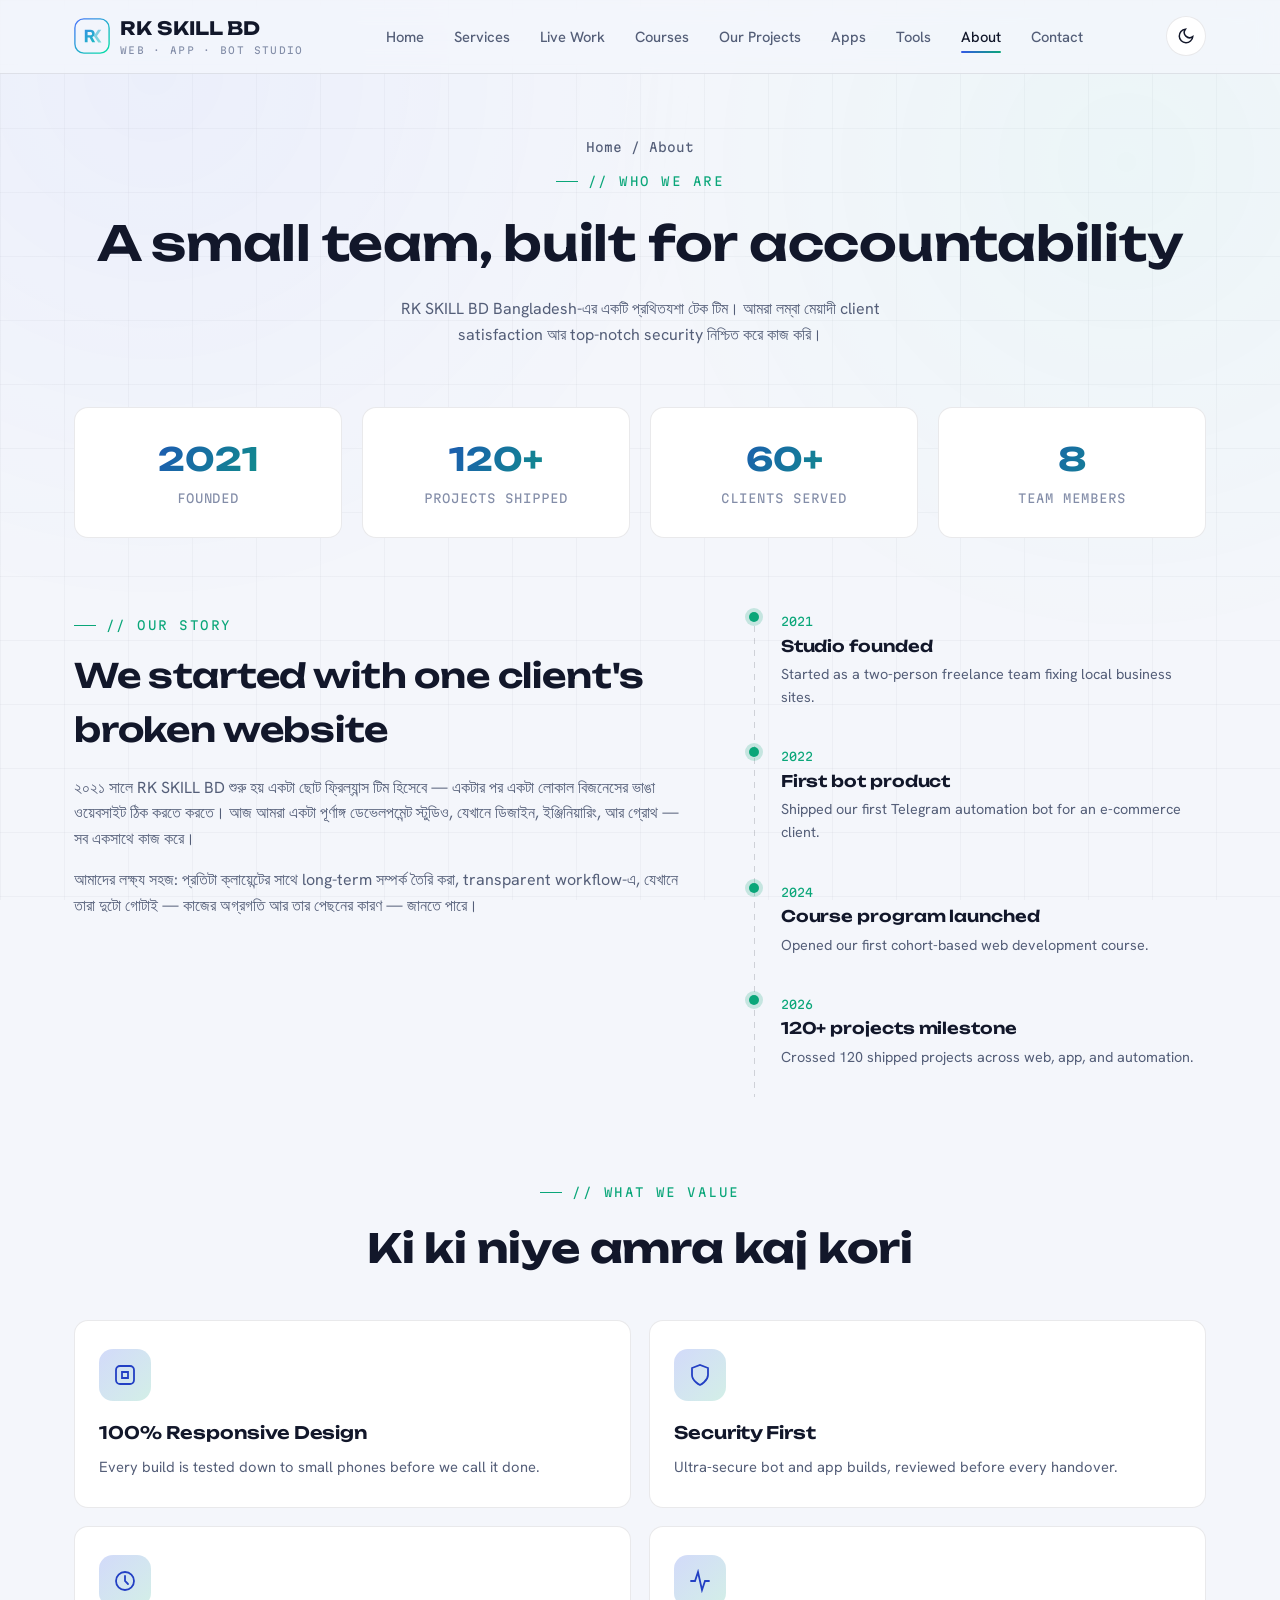
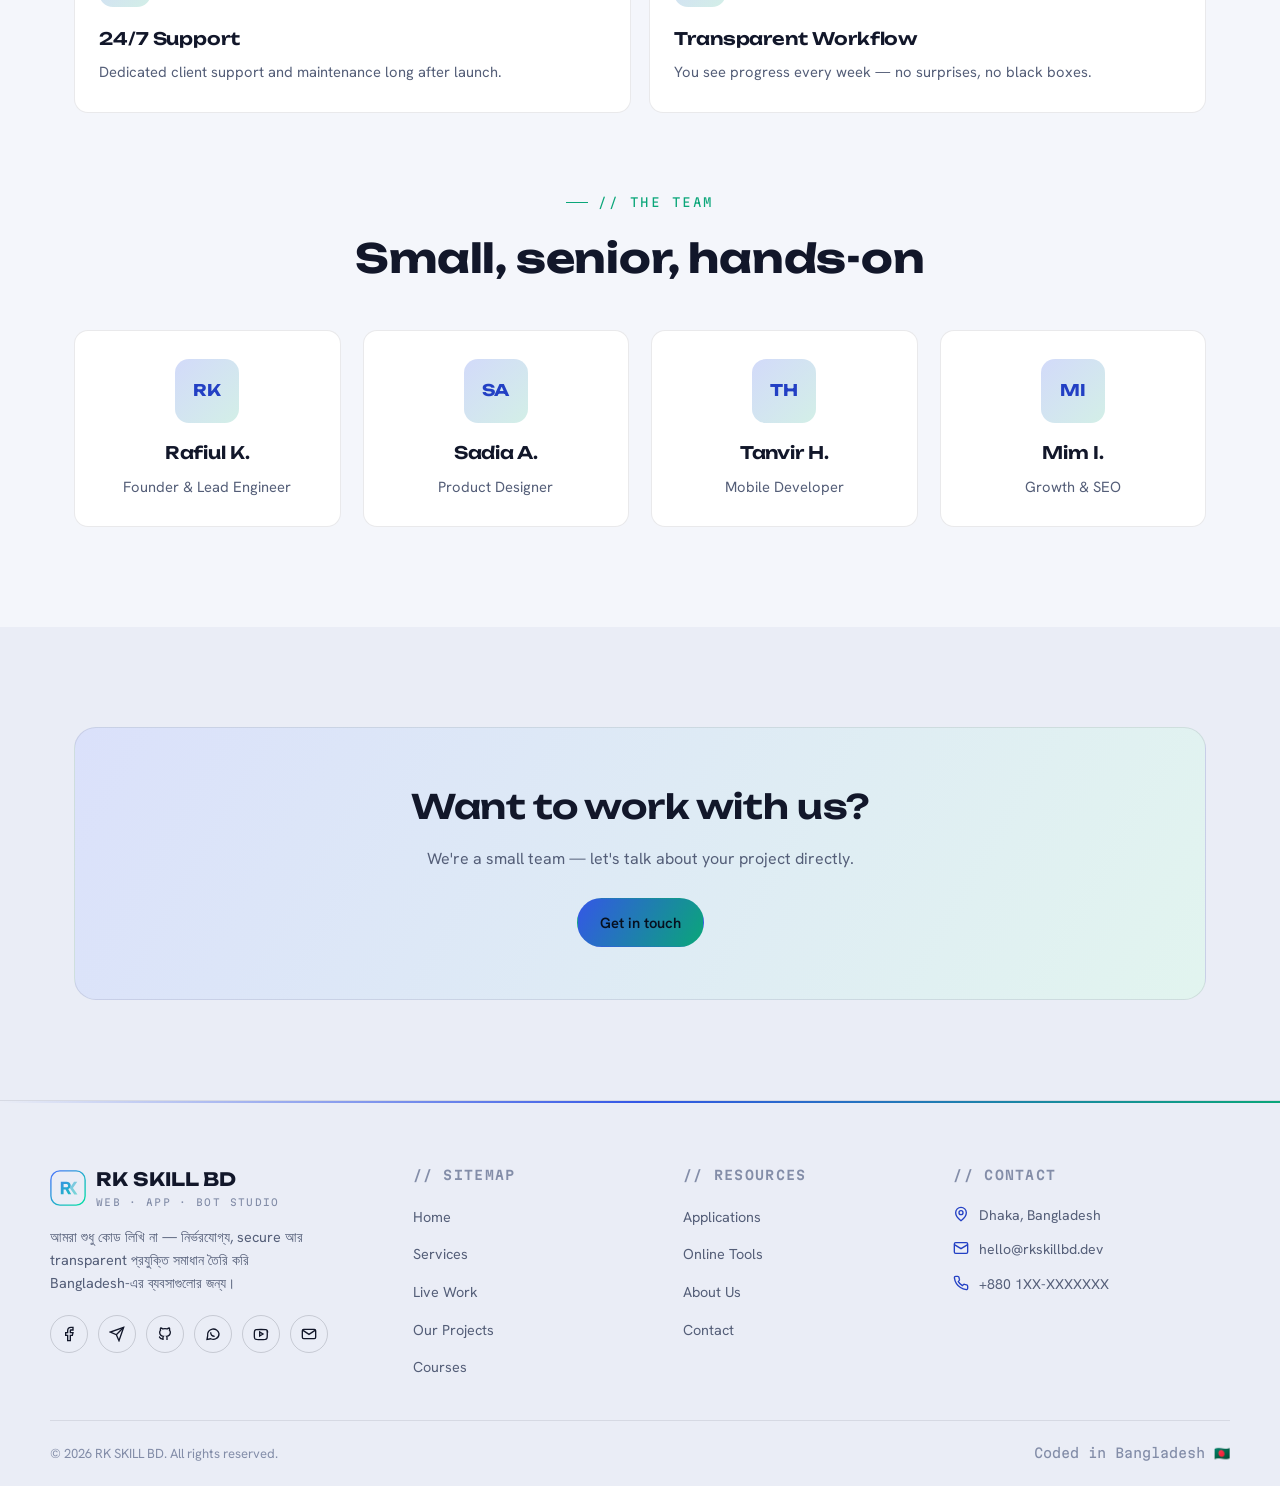
==== about.html @ eba506e4 "Add files via upload" ====
<!DOCTYPE html>
<html lang="en" data-theme="dark">
<head>
<meta charset="UTF-8">
<meta name="viewport" content="width=device-width, initial-scale=1.0">
<title>About Us — RK SKILL BD</title>
<meta name="description" content="Learn about RK SKILL BD, a Bangladesh-based web, app, and bot development studio.">
<link rel="icon" type="image/svg+xml" href="images/favicon.svg">
<link rel="stylesheet" href="style.css">
</head>
<body>
<div class="circuit-bg"></div>
<header class="site-header">
  <div class="navbar container">
    <a href="index.html" class="brand">
      <img src="images/logo.svg" alt="RK SKILL BD logo" width="36" height="36">
      <span>RK SKILL BD<small>Web · App · Bot Studio</small></span>
    </a>
    <nav class="nav-links" aria-label="Primary">
      <a href="index.html">Home</a>
      <a href="services.html" data-nav="services.html">Services</a>
      <a href="live-work.html" data-nav="live-work.html">Live Work</a>
      <a href="courses.html" data-nav="courses.html">Courses</a>
      <a href="projects.html" data-nav="projects.html">Our Projects</a>
      <a href="applications.html" data-nav="applications.html">Apps</a>
      <a href="tools.html" data-nav="tools.html">Tools</a>
      <a href="about.html" class="active" data-nav="about.html">About</a>
      <a href="contact.html" data-nav="contact.html">Contact</a>
    </nav>
    <div class="nav-actions">
      <button class="theme-toggle" aria-label="Toggle color theme">
        <svg class="sun" viewBox="0 0 24 24" fill="none" stroke="currentColor" stroke-width="2" stroke-linecap="round"><circle cx="12" cy="12" r="4"/><path d="M12 2v2M12 20v2M4.9 4.9l1.4 1.4M17.7 17.7l1.4 1.4M2 12h2M20 12h2M4.9 19.1l1.4-1.4M17.7 6.3l1.4-1.4"/></svg>
        <svg class="moon" viewBox="0 0 24 24" fill="none" stroke="currentColor" stroke-width="2" stroke-linecap="round"><path d="M21 12.8A9 9 0 1 1 11.2 3a7 7 0 0 0 9.8 9.8Z"/></svg>
      </button>
      <button class="nav-burger" aria-label="Toggle menu"><span></span></button>
    </div>
  </div>
</header>

<main>
<section class="page-hero container">
  <p class="breadcrumb"><a href="index.html">Home</a> / About</p>
  <span class="eyebrow" style="justify-content:center;margin-top:14px">// Who We Are</span>
  <h1>A small team, built for accountability</h1>
  <p>RK SKILL BD Bangladesh-এর একটি প্রথিতযশা টেক টিম। আমরা লম্বা মেয়াদী client satisfaction আর top-notch security নিশ্চিত করে কাজ করি।</p>
</section>

<section class="section" style="padding-top:10px">
  <div class="container">
    <div class="stat-strip" style="margin-bottom:70px">
      <div class="stat-box"><strong>2021</strong><span>Founded</span></div>
      <div class="stat-box"><strong>120+</strong><span>Projects Shipped</span></div>
      <div class="stat-box"><strong>60+</strong><span>Clients Served</span></div>
      <div class="stat-box"><strong>8</strong><span>Team Members</span></div>
    </div>

    <div class="hero-grid" style="align-items:start;margin-bottom:80px">
      <div>
        <span class="eyebrow">// Our Story</span>
        <h2 style="font-size:clamp(1.6rem,3vw,2.1rem);margin:14px 0 18px">We started with one client's broken website</h2>
        <p style="color:var(--text-muted);margin-bottom:16px">২০২১ সালে RK SKILL BD শুরু হয় একটা ছোট ফ্রিল্যান্স টিম হিসেবে — একটার পর একটা লোকাল বিজনেসের ভাঙা ওয়েবসাইট ঠিক করতে করতে। আজ আমরা একটা পূর্ণাঙ্গ ডেভেলপমেন্ট স্টুডিও, যেখানে ডিজাইন, ইঞ্জিনিয়ারিং, আর গ্রোথ — সব একসাথে কাজ করে।</p>
        <p style="color:var(--text-muted)">আমাদের লক্ষ্য সহজ: প্রতিটা ক্লায়েন্টের সাথে long-term সম্পর্ক তৈরি করা, transparent workflow-এ, যেখানে তারা দুটো গোটাই — কাজের অগ্রগতি আর তার পেছনের কারণ — জানতে পারে।</p>
      </div>
      <div class="timeline">
        <div class="timeline-item"><span class="yr mono">2021</span><h4>Studio founded</h4><p>Started as a two-person freelance team fixing local business sites.</p></div>
        <div class="timeline-item"><span class="yr mono">2022</span><h4>First bot product</h4><p>Shipped our first Telegram automation bot for an e-commerce client.</p></div>
        <div class="timeline-item"><span class="yr mono">2024</span><h4>Course program launched</h4><p>Opened our first cohort-based web development course.</p></div>
        <div class="timeline-item"><span class="yr mono">2026</span><h4>120+ projects milestone</h4><p>Crossed 120 shipped projects across web, app, and automation.</p></div>
      </div>
    </div>

    <div class="section-head" style="margin:0 auto 40px;text-align:center;align-items:center">
      <span class="eyebrow">// What We Value</span>
      <h2>Ki ki niye amra kaj kori</h2>
    </div>
    <div class="value-grid" style="margin-bottom:80px">
      <div class="card"><div class="icon-tile"><svg viewBox="0 0 24 24" fill="none" stroke="currentColor" stroke-width="1.8" stroke-linecap="round"><rect x="3" y="3" width="18" height="18" rx="4"/><path d="M9 9h6v6H9z"/></svg></div><h3>100% Responsive Design</h3><p>Every build is tested down to small phones before we call it done.</p></div>
      <div class="card"><div class="icon-tile"><svg viewBox="0 0 24 24" fill="none" stroke="currentColor" stroke-width="1.8" stroke-linecap="round"><path d="M12 22s8-4 8-10V5l-8-3-8 3v7c0 6 8 10 8 10Z"/></svg></div><h3>Security First</h3><p>Ultra-secure bot and app builds, reviewed before every handover.</p></div>
      <div class="card"><div class="icon-tile"><svg viewBox="0 0 24 24" fill="none" stroke="currentColor" stroke-width="1.8" stroke-linecap="round"><circle cx="12" cy="12" r="9"/><path d="M12 7v5l3 3"/></svg></div><h3>24/7 Support</h3><p>Dedicated client support and maintenance long after launch.</p></div>
      <div class="card"><div class="icon-tile"><svg viewBox="0 0 24 24" fill="none" stroke="currentColor" stroke-width="1.8" stroke-linecap="round"><path d="M3 12h4l3-9 4 18 3-9h4"/></svg></div><h3>Transparent Workflow</h3><p>You see progress every week — no surprises, no black boxes.</p></div>
    </div>

    <div class="section-head" style="margin:0 auto 40px;text-align:center;align-items:center">
      <span class="eyebrow">// The Team</span>
      <h2>Small, senior, hands-on</h2>
    </div>
    <div class="grid grid-4">
      <div class="card" style="text-align:center">
        <div class="icon-tile" style="margin:0 auto 16px;width:64px;height:64px;font-family:var(--font-display);font-weight:700">RK</div>
        <h3>Rafiul K.</h3><p>Founder &amp; Lead Engineer</p>
      </div>
      <div class="card" style="text-align:center">
        <div class="icon-tile" style="margin:0 auto 16px;width:64px;height:64px;font-family:var(--font-display);font-weight:700">SA</div>
        <h3>Sadia A.</h3><p>Product Designer</p>
      </div>
      <div class="card" style="text-align:center">
        <div class="icon-tile" style="margin:0 auto 16px;width:64px;height:64px;font-family:var(--font-display);font-weight:700">TH</div>
        <h3>Tanvir H.</h3><p>Mobile Developer</p>
      </div>
      <div class="card" style="text-align:center">
        <div class="icon-tile" style="margin:0 auto 16px;width:64px;height:64px;font-family:var(--font-display);font-weight:700">MI</div>
        <h3>Mim I.</h3><p>Growth &amp; SEO</p>
      </div>
    </div>
  </div>
</section>

<section class="section section-alt">
  <div class="container">
    <div class="cta-band">
      <h2>Want to work with us?</h2>
      <p>We're a small team — let's talk about your project directly.</p>
      <div class="cta-actions">
        <a href="contact.html" class="btn btn-primary">Get in touch</a>
      </div>
    </div>
  </div>
</section>

</main>
<footer class="site-footer">
  <div class="container footer-top">
    <div class="footer-brand">
      <a href="index.html" class="brand">
        <img src="images/logo.svg" alt="RK SKILL BD logo" width="36" height="36">
        <span>RK SKILL BD<small>Web · App · Bot Studio</small></span>
      </a>
      <p>আমরা শুধু কোড লিখি না — নির্ভরযোগ্য, secure আর transparent প্রযুক্তি সমাধান তৈরি করি Bangladesh-এর ব্যবসাগুলোর জন্য।</p>
      <div class="footer-social">
        <a href="#" aria-label="Facebook"><svg viewBox="0 0 24 24" fill="none" stroke="currentColor" stroke-width="2"><path d="M18 2h-3a5 5 0 0 0-5 5v3H7v4h3v8h4v-8h3l1-4h-4V7a1 1 0 0 1 1-1h3z"/></svg></a>
        <a href="#" aria-label="Telegram"><svg viewBox="0 0 24 24" fill="none" stroke="currentColor" stroke-width="2"><path d="m22 2-7 20-4-9-9-4Z"/><path d="M22 2 11 13"/></svg></a>
        <a href="#" aria-label="GitHub"><svg viewBox="0 0 24 24" fill="none" stroke="currentColor" stroke-width="2"><path d="M9 19c-4.3 1.4-4.3-2.5-6-3m12 5v-3.5c0-1 .1-1.4-.5-2 2.8-.3 5.5-1.4 5.5-6a4.6 4.6 0 0 0-1.3-3.2 4.2 4.2 0 0 0-.1-3.2s-1.1-.3-3.5 1.3a12.3 12.3 0 0 0-6.2 0C6.5 2.8 5.4 3.1 5.4 3.1a4.2 4.2 0 0 0-.1 3.2A4.6 4.6 0 0 0 4 9.5c0 4.6 2.7 5.7 5.5 6-.6.6-.6 1.2-.5 2V21"/></svg></a>
        <a href="#" aria-label="WhatsApp"><svg viewBox="0 0 24 24" fill="none" stroke="currentColor" stroke-width="2"><path d="M21 11.5a8.5 8.5 0 0 1-12.4 7.6L3 20l1-5.3A8.5 8.5 0 1 1 21 11.5Z"/><path d="M8.5 9.5c0 3.5 2.5 6 6 6"/></svg></a>
        <a href="#" aria-label="YouTube"><svg viewBox="0 0 24 24" fill="none" stroke="currentColor" stroke-width="2"><path d="M21.8 8.4s-.2-1.5-.8-2.1c-.8-.8-1.7-.8-2.1-.9C16.1 5 12 5 12 5s-4.1 0-6.9.4c-.4.1-1.3.1-2.1.9-.6.6-.8 2.1-.8 2.1S2 10.1 2 11.9v1.8c0 1.8.2 3.5.2 3.5s.2 1.5.8 2.1c.8.8 1.9.7 2.4.8 1.7.2 7.3.4 7.3.4a112 112 0 0 0 5.6-.5c.4-.1 1.3-.1 2.1-.9.6-.6.8-2.1.8-2.1s.2-1.7.2-3.5v-1.8c0-1.8-.2-3.5-.2-3.5Z"/><path d="m10 15 5-3-5-3Z"/></svg></a>
        <a href="#" aria-label="Gmail"><svg viewBox="0 0 24 24" fill="none" stroke="currentColor" stroke-width="2"><rect x="2" y="5" width="20" height="14" rx="2"/><path d="m3 6.5 9 6 9-6"/></svg></a>
      </div>
    </div>
    <div class="footer-col">
      <h4>// Sitemap</h4>
      <ul>
        <li><a href="index.html">Home</a></li>
        <li><a href="services.html">Services</a></li>
        <li><a href="live-work.html">Live Work</a></li>
        <li><a href="projects.html">Our Projects</a></li>
        <li><a href="courses.html">Courses</a></li>
      </ul>
    </div>
    <div class="footer-col">
      <h4>// Resources</h4>
      <ul>
        <li><a href="applications.html">Applications</a></li>
        <li><a href="tools.html">Online Tools</a></li>
        <li><a href="about.html">About Us</a></li>
        <li><a href="contact.html">Contact</a></li>
      </ul>
    </div>
    <div class="footer-col">
      <h4>// Contact</h4>
      <ul class="footer-contact">
        <li><svg viewBox="0 0 24 24" fill="none" stroke="currentColor" stroke-width="2"><path d="M20 10c0 6-8 12-8 12s-8-6-8-12a8 8 0 0 1 16 0Z"/><circle cx="12" cy="10" r="3"/></svg>Dhaka, Bangladesh</li>
        <li><svg viewBox="0 0 24 24" fill="none" stroke="currentColor" stroke-width="2"><rect x="2" y="4" width="20" height="16" rx="2"/><path d="m2 7 10 6 10-6"/></svg>hello@rkskillbd.dev</li>
        <li><svg viewBox="0 0 24 24" fill="none" stroke="currentColor" stroke-width="2"><path d="M22 16.9v3a2 2 0 0 1-2.2 2 19.8 19.8 0 0 1-8.6-3.1 19.5 19.5 0 0 1-6-6A19.8 19.8 0 0 1 2.1 4.2 2 2 0 0 1 4 2h3a2 2 0 0 1 2 1.7c.1.9.3 1.8.6 2.7a2 2 0 0 1-.4 2.1L8 9.9a16 16 0 0 0 6 6l1.4-1.4a2 2 0 0 1 2.1-.4c.9.3 1.8.5 2.7.6a2 2 0 0 1 1.8 2Z"/></svg>+880 1XX-XXXXXXX</li>
      </ul>
    </div>
  </div>
  <div class="container footer-bottom">
    <span>© <span class="js-year"></span> RK SKILL BD. All rights reserved.</span>
    <span class="made mono">Coded in Bangladesh 🇧🇩</span>
  </div>
</footer>

<script src="script.js"></script>
</body>
</html>
---- style.css ----
/* ==========================================================================
   RK SKILL BD — Core Stylesheet
   Design system: "Circuit" — a dark PCB-trace identity for a Bangladeshi
   web/app/bot development studio. See README notes in script.js header.
   ========================================================================== */

@import url('https://fonts.googleapis.com/css2?family=Unbounded:wght@500;600;700;800&family=Hanken+Grotesk:wght@400;500;600;700&family=Martian+Mono:wght@400;500;600&display=swap');

:root{
  /* ---- Dark theme (default) ---- */
  --bg: #0B0F1A;
  --bg-alt: #0F1420;
  --surface: #131A2B;
  --surface-2: #171F33;
  --border: rgba(255,255,255,.09);
  --border-strong: rgba(255,255,255,.16);
  --text: #E9ECF5;
  --text-muted: #8B93AA;
  --text-dim: #5C6480;

  --primary: #4C6FFF;
  --primary-2: #7B93FF;
  --accent: #00E5A0;
  --accent-dim: #0B8F63;
  --warm: #FF7A45;

  --shadow: 0 20px 60px -20px rgba(0,0,0,.55);
  --radius-s: 8px;
  --radius-m: 14px;
  --radius-l: 22px;

  --font-display: 'Unbounded', 'Segoe UI', sans-serif;
  --font-body: 'Hanken Grotesk', 'Segoe UI', sans-serif;
  --font-mono: 'Martian Mono', ui-monospace, monospace;

  --container: 1180px;
}

[data-theme="light"]{
  --bg: #F4F6FB;
  --bg-alt: #EAEDF6;
  --surface: #FFFFFF;
  --surface-2: #FFFFFF;
  --border: rgba(15,20,35,.09);
  --border-strong: rgba(15,20,35,.16);
  --text: #12172A;
  --text-muted: #545E78;
  --text-dim: #838DA8;

  --primary: #3457E6;
  --primary-2: #2340C4;
  --accent: #0AA679;
  --accent-dim: #08805E;
  --warm: #E85F2A;

  --shadow: 0 20px 50px -24px rgba(20,30,60,.25);
}

*,*::before,*::after{ box-sizing:border-box; }
html{ scroll-behavior:smooth; }
body{
  margin:0;
  background:var(--bg);
  color:var(--text);
  font-family:var(--font-body);
  line-height:1.6;
  -webkit-font-smoothing:antialiased;
  transition:background .35s ease, color .35s ease;
  overflow-x:hidden;
}
img,svg{ display:block; max-width:100%; }
a{ color:inherit; text-decoration:none; }
ul{ margin:0; padding:0; list-style:none; }
h1,h2,h3,h4{ font-family:var(--font-display); margin:0; letter-spacing:-.005em; font-weight:600; }
p{ margin:0; }
button{ font-family:inherit; cursor:pointer; }
input,textarea{ font-family:inherit; }

:focus-visible{
  outline:2px solid var(--accent);
  outline-offset:3px;
  border-radius:4px;
}

@media (prefers-reduced-motion: reduce){
  *{ animation-duration:.001ms !important; animation-iteration-count:1 !important; transition-duration:.001ms !important; scroll-behavior:auto !important; }
}

.container{ width:100%; max-width:var(--container); margin:0 auto; padding:0 24px; }
.mono{ font-family:var(--font-mono); }

/* ---- background texture: soft circuit grid ---- */
.circuit-bg{
  position:fixed; inset:0; z-index:-1; pointer-events:none;
  background-image:
    radial-gradient(circle at 12% 8%, rgba(76,111,255,.14), transparent 40%),
    radial-gradient(circle at 88% 18%, rgba(0,229,160,.10), transparent 38%),
    linear-gradient(var(--border) 1px, transparent 1px),
    linear-gradient(90deg, var(--border) 1px, transparent 1px);
  background-size:auto, auto, 64px 64px, 64px 64px;
  opacity:.55;
}
[data-theme="light"] .circuit-bg{ opacity:.35; }

/* ==========================================================================
   Navbar
   ========================================================================== */
.site-header{
  position:sticky; top:0; z-index:100;
  background:color-mix(in srgb, var(--bg) 78%, transparent);
  backdrop-filter:blur(14px) saturate(140%);
  border-bottom:1px solid var(--border);
}
.navbar{ display:flex; align-items:center; justify-content:space-between; gap:20px; padding:14px 24px; }
.brand{ display:flex; align-items:center; gap:10px; font-family:var(--font-display); font-weight:700; font-size:1.15rem; }
.brand small{ display:block; font-family:var(--font-mono); font-weight:400; font-size:.6rem; letter-spacing:.14em; color:var(--text-dim); text-transform:uppercase; }

.nav-links{ display:flex; align-items:center; gap:2px; }
.nav-links a{
  position:relative; padding:9px 14px; font-size:.92rem; font-weight:500; color:var(--text-muted);
  border-radius:var(--radius-s); transition:color .2s ease, background .2s ease;
  white-space:nowrap;
}
.nav-links a:hover{ color:var(--text); background:var(--surface); }
.nav-links a.active{ color:var(--text); }
.nav-links a.active::after{
  content:""; position:absolute; left:14px; right:14px; bottom:4px; height:2px;
  background:linear-gradient(90deg,var(--primary),var(--accent)); border-radius:2px;
}

.nav-actions{ display:flex; align-items:center; gap:10px; }
.theme-toggle{
  width:40px; height:40px; border-radius:50%; border:1px solid var(--border);
  background:var(--surface); color:var(--text); display:flex; align-items:center; justify-content:center;
  transition:border-color .2s ease, transform .2s ease;
}
.theme-toggle:hover{ border-color:var(--primary-2); transform:rotate(18deg); }
.theme-toggle svg{ width:18px; height:18px; }
.theme-toggle .moon{ display:none; }
[data-theme="light"] .theme-toggle .sun{ display:none; }
[data-theme="light"] .theme-toggle .moon{ display:block; }

.nav-burger{ display:none; width:40px; height:40px; border-radius:var(--radius-s); border:1px solid var(--border); background:var(--surface); align-items:center; justify-content:center; }
.nav-burger span, .nav-burger span::before, .nav-burger span::after{
  content:""; display:block; width:18px; height:2px; background:var(--text); position:relative; transition:.25s ease;
}
.nav-burger span::before{ position:absolute; top:-6px; }
.nav-burger span::after{ position:absolute; top:6px; }
.nav-burger.open span{ background:transparent; }
.nav-burger.open span::before{ top:0; transform:rotate(45deg); }
.nav-burger.open span::after{ top:0; transform:rotate(-45deg); }

/* ==========================================================================
   Buttons
   ========================================================================== */
.btn{
  display:inline-flex; align-items:center; gap:8px; justify-content:center;
  padding:12px 22px; border-radius:999px; font-weight:600; font-size:.92rem;
  border:1px solid transparent; transition:transform .18s ease, box-shadow .18s ease, background .2s ease, border-color .2s ease;
  white-space:nowrap;
}
.btn-primary{ background:linear-gradient(120deg,var(--primary),var(--accent)); color:#06101F; }
.btn-primary:hover{ transform:translateY(-2px); box-shadow:0 14px 30px -12px rgba(76,111,255,.55); }
.btn-outline{ background:transparent; border-color:var(--border-strong); color:var(--text); }
.btn-outline:hover{ border-color:var(--primary-2); color:var(--primary-2); transform:translateY(-2px); }
.btn-ghost{ background:var(--surface); border-color:var(--border); color:var(--text); }
.btn-ghost:hover{ border-color:var(--primary-2); }
.btn-sm{ padding:9px 16px; font-size:.82rem; }
.btn-block{ width:100%; }

/* ==========================================================================
   Section scaffolding + signature circuit-trace divider
   ========================================================================== */
.section{ padding:100px 0; position:relative; }
.section-alt{ background:var(--bg-alt); }
.section-tight{ padding:70px 0; }

.section-head{ display:flex; flex-direction:column; gap:14px; margin-bottom:52px; max-width:680px; }
.eyebrow{
  display:inline-flex; align-items:center; gap:10px; font-family:var(--font-mono); font-size:.76rem;
  letter-spacing:.12em; text-transform:uppercase; color:var(--accent);
}
.eyebrow::before{ content:""; width:22px; height:1px; background:var(--accent); }
.section-head h2{ font-size:clamp(1.7rem, 3.4vw, 2.5rem); font-weight:700; }
.section-head p{ color:var(--text-muted); font-size:1.02rem; max-width:60ch; }
.section-top{ display:flex; align-items:flex-end; justify-content:space-between; gap:24px; flex-wrap:wrap; }
.see-all{ font-family:var(--font-mono); font-size:.82rem; color:var(--primary-2); display:inline-flex; align-items:center; gap:6px; padding-bottom:6px; }
.see-all:hover{ color:var(--accent); }

/* trace: a vertical PCB-style connector placed at page level between sections */
.trace{
  position:relative; height:56px; max-width:var(--container); margin:0 auto; padding:0 24px;
}
.trace::before{
  content:""; position:absolute; left:50%; top:0; bottom:0; width:1px; transform:translateX(-.5px);
  background:repeating-linear-gradient(180deg, var(--border-strong) 0 6px, transparent 6px 12px);
}
.trace::after{
  content:""; position:absolute; left:50%; top:50%; width:8px; height:8px; border-radius:50%;
  transform:translate(-50%,-50%); background:var(--accent); box-shadow:0 0 0 5px color-mix(in srgb, var(--accent) 18%, transparent);
}

/* ==========================================================================
   Cards
   ========================================================================== */
.grid{ display:grid; gap:22px; }
.grid-3{ grid-template-columns:repeat(3,1fr); }
.grid-2{ grid-template-columns:repeat(2,1fr); }
.grid-4{ grid-template-columns:repeat(4,1fr); }

.card{
  background:var(--surface); border:1px solid var(--border); border-radius:var(--radius-m);
  padding:28px 24px; transition:transform .25s ease, border-color .25s ease, box-shadow .25s ease, background .25s ease;
  position:relative; overflow:hidden;
}
.card::before{
  content:""; position:absolute; inset:0; padding:1px; border-radius:inherit;
  background:linear-gradient(135deg, transparent 40%, color-mix(in srgb, var(--primary) 40%, transparent) 100%);
  -webkit-mask:linear-gradient(#000 0 0) content-box, linear-gradient(#000 0 0);
  -webkit-mask-composite:xor; mask-composite:exclude; opacity:0; transition:opacity .3s ease;
}
.card:hover{ transform:translateY(-6px); border-color:var(--border-strong); box-shadow:var(--shadow); }
.card:hover::before{ opacity:1; }

.icon-tile{
  width:52px; height:52px; border-radius:14px; display:flex; align-items:center; justify-content:center;
  background:linear-gradient(135deg, color-mix(in srgb, var(--primary) 22%, var(--surface-2)), color-mix(in srgb, var(--accent) 18%, var(--surface-2)));
  color:var(--primary-2); margin-bottom:18px;
}
.icon-tile svg{ width:24px; height:24px; }

.card h3{ font-size:1.08rem; font-weight:600; margin-bottom:8px; }
.card p{ color:var(--text-muted); font-size:.92rem; }

.tag{
  display:inline-flex; align-items:center; font-family:var(--font-mono); font-size:.68rem; letter-spacing:.06em;
  text-transform:uppercase; padding:4px 10px; border-radius:999px; margin-top:14px; border:1px solid var(--border-strong);
  color:var(--text-muted);
}
.tag-accent{ color:var(--accent); border-color:color-mix(in srgb, var(--accent) 45%, transparent); background:color-mix(in srgb, var(--accent) 10%, transparent); }
.tag-warm{ color:var(--warm); border-color:color-mix(in srgb, var(--warm) 45%, transparent); background:color-mix(in srgb, var(--warm) 10%, transparent); }
.tag-primary{ color:var(--primary-2); border-color:color-mix(in srgb, var(--primary) 45%, transparent); background:color-mix(in srgb, var(--primary) 10%, transparent); }

.card-index{ position:absolute; top:20px; right:22px; font-family:var(--font-mono); font-size:.72rem; color:var(--text-dim); }

/* ==========================================================================
   Masthead / hero (home)
   ========================================================================== */
.hero{ padding:78px 0 40px; position:relative; }
.hero-grid{ display:grid; grid-template-columns:1.15fr .85fr; gap:56px; align-items:center; }
.hero-eyebrow{ display:inline-flex; align-items:center; gap:8px; font-family:var(--font-mono); font-size:.78rem; color:var(--accent); background:color-mix(in srgb, var(--accent) 10%, transparent); border:1px solid color-mix(in srgb, var(--accent) 35%, transparent); padding:6px 14px; border-radius:999px; margin-bottom:22px; }
.hero-eyebrow .dot{ width:6px; height:6px; border-radius:50%; background:var(--accent); box-shadow:0 0 0 3px color-mix(in srgb, var(--accent) 30%, transparent); animation:pulse 1.8s infinite; }
@keyframes pulse{ 0%,100%{ opacity:1 } 50%{ opacity:.35 } }
.hero h1{ font-size:clamp(2.3rem, 5vw, 3.5rem); line-height:1.08; font-weight:700; margin-bottom:20px; }
.hero h1 .grad{ background:linear-gradient(120deg,var(--primary-2),var(--accent)); -webkit-background-clip:text; background-clip:text; color:transparent; }
.hero p.lead{ color:var(--text-muted); font-size:1.08rem; max-width:52ch; margin-bottom:32px; }
.hero-cta{ display:flex; gap:14px; flex-wrap:wrap; margin-bottom:44px; }
.hero-stats{ display:flex; gap:34px; flex-wrap:wrap; }
.hero-stats div strong{ display:block; font-family:var(--font-display); font-size:1.5rem; }
.hero-stats div span{ font-size:.8rem; color:var(--text-dim); font-family:var(--font-mono); }

.hero-panel{
  background:var(--surface); border:1px solid var(--border); border-radius:var(--radius-l);
  padding:22px; box-shadow:var(--shadow); position:relative;
}
.hero-panel .dots{ display:flex; gap:6px; margin-bottom:16px; }
.hero-panel .dots span{ width:10px; height:10px; border-radius:50%; background:var(--border-strong); }
.hero-panel .dots span:nth-child(1){ background:#FF6465; }
.hero-panel .dots span:nth-child(2){ background:#FFC85C; }
.hero-panel .dots span:nth-child(3){ background:#39D98A; }
.hero-panel pre{ margin:0; font-family:var(--font-mono); font-size:.82rem; line-height:1.75; color:var(--text-muted); white-space:pre-wrap; overflow-wrap:break-word; word-break:break-word; max-width:100%; overflow-x:auto; }
.brand{ min-width:0; }
.brand span{ min-width:0; overflow:hidden; text-overflow:ellipsis; }
.navbar{ flex-wrap:nowrap; }
.hero-panel .type-cursor{ display:inline-block; width:7px; height:15px; background:var(--accent); vertical-align:middle; margin-left:2px; animation:blink 1s steps(1) infinite; }
@keyframes blink{ 50%{ opacity:0 } }
.hero-panel .kw{ color:var(--primary-2); } .hero-panel .st{ color:var(--accent); } .hero-panel .cm{ color:var(--text-dim); }

/* ==========================================================================
   Browser-frame mockups (Live Work)
   ========================================================================== */
.browser-frame{ border-radius:var(--radius-m); overflow:hidden; border:1px solid var(--border); background:var(--surface); }
.browser-bar{ display:flex; align-items:center; gap:8px; padding:11px 14px; background:var(--surface-2); border-bottom:1px solid var(--border); }
.browser-bar span{ width:9px; height:9px; border-radius:50%; background:var(--border-strong); }
.browser-bar .url{ margin-left:10px; font-family:var(--font-mono); font-size:.72rem; color:var(--text-dim); background:var(--bg); padding:4px 10px; border-radius:6px; flex:1; }
.browser-screen{ height:170px; display:flex; align-items:center; justify-content:center; position:relative; overflow:hidden; }
.browser-screen .glow{ position:absolute; inset:-40%; background:radial-gradient(circle, var(--gscolor,var(--primary)) 0%, transparent 62%); opacity:.28; }
.browser-screen svg{ width:46px; height:46px; position:relative; color:var(--text); opacity:.9; }

/* ==========================================================================
   Forms
   ========================================================================== */
.field{ margin-bottom:16px; }
.field label{ display:block; font-size:.82rem; font-weight:600; margin-bottom:7px; color:var(--text-muted); }
.field input, .field textarea, .field select{
  width:100%; padding:13px 15px; border-radius:var(--radius-s); border:1px solid var(--border-strong);
  background:var(--surface); color:var(--text); font-size:.95rem; transition:border-color .2s ease, box-shadow .2s ease;
}
.field input:focus, .field textarea:focus, .field select:focus{ border-color:var(--primary-2); box-shadow:0 0 0 3px color-mix(in srgb, var(--primary) 20%, transparent); outline:none; }
.field textarea{ min-height:140px; resize:vertical; }
.form-note{ font-size:.78rem; color:var(--text-dim); margin-top:10px; }
.toast{
  position:fixed; bottom:24px; right:24px; background:var(--surface); border:1px solid var(--accent);
  color:var(--text); padding:14px 20px; border-radius:var(--radius-s); box-shadow:var(--shadow);
  display:flex; align-items:center; gap:10px; transform:translateY(140%); transition:transform .35s ease; z-index:400; font-size:.9rem;
}
.toast.show{ transform:translateY(0); }
.toast svg{ width:18px; height:18px; color:var(--accent); flex-shrink:0; }

/* ==========================================================================
   Tabs / filters + accordion (used on sub-pages)
   ========================================================================== */
.tabs{ display:flex; gap:8px; flex-wrap:wrap; margin-bottom:36px; }
.tab-btn{ padding:9px 18px; border-radius:999px; border:1px solid var(--border-strong); background:var(--surface); color:var(--text-muted); font-size:.85rem; font-weight:500; transition:.2s ease; }
.tab-btn.active, .tab-btn:hover{ color:var(--text); border-color:var(--primary-2); background:color-mix(in srgb, var(--primary) 10%, var(--surface)); }
.filter-item{ display:none; }
.filter-item.show{ display:block; animation:fadeUp .4s ease; }
@keyframes fadeUp{ from{ opacity:0; transform:translateY(10px) } to{ opacity:1; transform:translateY(0) } }

.accordion-item{ border:1px solid var(--border); border-radius:var(--radius-m); margin-bottom:12px; overflow:hidden; background:var(--surface); }
.accordion-head{ display:flex; align-items:center; justify-content:space-between; padding:18px 22px; font-weight:600; }
.accordion-head .plus{ width:20px; height:20px; position:relative; flex-shrink:0; }
.accordion-head .plus::before, .accordion-head .plus::after{ content:""; position:absolute; background:var(--primary-2); top:50%; left:50%; transform:translate(-50%,-50%); transition:.25s ease; }
.accordion-head .plus::before{ width:14px; height:2px; }
.accordion-head .plus::after{ width:2px; height:14px; }
.accordion-item.open .plus::after{ transform:translate(-50%,-50%) rotate(90deg); opacity:0; }
.accordion-body{ max-height:0; overflow:hidden; transition:max-height .3s ease; }
.accordion-body div{ padding:0 22px 20px; color:var(--text-muted); font-size:.92rem; }
.accordion-item.open .accordion-body{ max-height:400px; }

/* ==========================================================================
   Misc components: stat strip, timeline, page hero
   ========================================================================== */
.page-hero{ padding:64px 0 50px; text-align:center; }
.page-hero .eyebrow{ justify-content:center; }
.page-hero h1{ font-size:clamp(2rem,4.4vw,3rem); margin:14px 0; }
.page-hero p{ color:var(--text-muted); max-width:60ch; margin:0 auto; }
.breadcrumb{ font-family:var(--font-mono); font-size:.78rem; color:var(--text-dim); }
.breadcrumb a:hover{ color:var(--primary-2); }

.stat-strip{ display:grid; grid-template-columns:repeat(4,1fr); gap:20px; }
.stat-box{ background:var(--surface); border:1px solid var(--border); border-radius:var(--radius-m); padding:26px 22px; text-align:center; }
.stat-box strong{ display:block; font-family:var(--font-display); font-size:2rem; background:linear-gradient(120deg,var(--primary-2),var(--accent)); -webkit-background-clip:text; background-clip:text; color:transparent; }
.stat-box span{ font-family:var(--font-mono); font-size:.75rem; color:var(--text-dim); text-transform:uppercase; letter-spacing:.08em; }

.timeline{ position:relative; padding-left:32px; }
.timeline::before{ content:""; position:absolute; left:5px; top:6px; bottom:6px; width:1px; background:repeating-linear-gradient(180deg,var(--border-strong) 0 6px, transparent 6px 12px); }
.timeline-item{ position:relative; padding-bottom:34px; }
.timeline-item::before{ content:""; position:absolute; left:-32px; top:4px; width:10px; height:10px; border-radius:50%; background:var(--accent); box-shadow:0 0 0 4px color-mix(in srgb, var(--accent) 20%, transparent); }
.timeline-item h4{ font-size:1rem; margin-bottom:4px; }
.timeline-item p{ color:var(--text-muted); font-size:.9rem; }
.timeline-item .yr{ font-family:var(--font-mono); font-size:.72rem; color:var(--accent); }

.value-grid{ display:grid; grid-template-columns:repeat(2,1fr); gap:18px; }

.pricing-card{ text-align:left; }
.pricing-card .price{ font-family:var(--font-display); font-size:2.1rem; margin:10px 0 4px; }
.pricing-card .price span{ font-size:.9rem; color:var(--text-dim); font-family:var(--font-mono); }
.pricing-card ul{ margin:18px 0 22px; display:flex; flex-direction:column; gap:10px; }
.pricing-card ul li{ display:flex; gap:8px; align-items:flex-start; font-size:.9rem; color:var(--text-muted); }
.pricing-card ul li svg{ width:16px; height:16px; color:var(--accent); flex-shrink:0; margin-top:2px; }
.pricing-card.featured{ border-color:var(--primary-2); box-shadow:0 0 0 1px var(--primary-2), var(--shadow); }

.tool-demo{ background:var(--surface); border:1px solid var(--border); border-radius:var(--radius-m); padding:24px; }
.tool-demo textarea{ width:100%; min-height:130px; }
.tool-demo .tool-stats{ display:flex; gap:22px; margin-top:14px; flex-wrap:wrap; }
.tool-demo .tool-stats div strong{ display:block; font-family:var(--font-display); font-size:1.3rem; }
.tool-demo .tool-stats div span{ font-family:var(--font-mono); font-size:.72rem; color:var(--text-dim); }

.app-card .app-top{ display:flex; align-items:center; gap:14px; margin-bottom:14px; }
.app-card .app-icon{ width:52px; height:52px; border-radius:16px; flex-shrink:0; }
.app-card .rating{ display:flex; align-items:center; gap:6px; font-size:.82rem; color:var(--text-dim); margin-top:12px; }
.app-card .rating svg{ width:14px; height:14px; color:#FFC85C; }

.cta-band{ background:linear-gradient(120deg, color-mix(in srgb, var(--primary) 18%, var(--surface)), color-mix(in srgb, var(--accent) 12%, var(--surface))); border:1px solid var(--border); border-radius:var(--radius-l); padding:52px; text-align:center; }
.cta-band h2{ font-size:clamp(1.5rem,3vw,2.1rem); margin-bottom:12px; }
.cta-band p{ color:var(--text-muted); margin-bottom:26px; }
.cta-actions{ display:flex; gap:14px; justify-content:center; flex-wrap:wrap; }

/* ==========================================================================
   Footer
   ========================================================================== */
.site-footer{ background:var(--bg-alt); border-top:1px solid var(--border); position:relative; overflow:hidden; }
.site-footer::before{
  content:""; position:absolute; top:0; left:0; right:0; height:2px;
  background:linear-gradient(90deg, transparent, var(--primary), var(--accent), var(--primary), transparent);
  background-size:200% 100%; animation:traceMove 6s linear infinite;
}
@keyframes traceMove{ to{ background-position:-200% 0; } }
.footer-top{ padding:64px 0 40px; display:grid; grid-template-columns:1.4fr 1fr 1fr 1.2fr; gap:40px; }
.footer-brand p{ color:var(--text-muted); font-size:.9rem; margin:16px 0 20px; max-width:34ch; }
.footer-social{ display:flex; gap:10px; }
.footer-social a{ width:38px; height:38px; border-radius:50%; border:1px solid var(--border-strong); display:flex; align-items:center; justify-content:center; transition:.2s ease; }
.footer-social a:hover{ border-color:var(--accent); color:var(--accent); transform:translateY(-3px); }
.footer-social svg{ width:16px; height:16px; }
.footer-col h4{ font-size:.8rem; text-transform:uppercase; letter-spacing:.1em; color:var(--text-dim); font-family:var(--font-mono); margin-bottom:18px; }
.footer-col ul{ display:flex; flex-direction:column; gap:12px; }
.footer-col a{ color:var(--text-muted); font-size:.9rem; transition:color .2s ease; }
.footer-col a:hover{ color:var(--accent); }
.footer-contact li{ display:flex; gap:10px; align-items:flex-start; color:var(--text-muted); font-size:.88rem; }
.footer-contact svg{ width:16px; height:16px; color:var(--primary-2); flex-shrink:0; margin-top:2px; }
.footer-bottom{ border-top:1px solid var(--border); padding:22px 0; display:flex; justify-content:space-between; align-items:center; flex-wrap:wrap; gap:12px; font-size:.82rem; color:var(--text-dim); }
.footer-bottom .made{ font-family:var(--font-mono); }

/* ==========================================================================
   Responsive
   ========================================================================== */
@media (max-width:1024px){
  .grid-4{ grid-template-columns:repeat(2,1fr); }
  .grid-3{ grid-template-columns:repeat(2,1fr); }
  .footer-top{ grid-template-columns:1fr 1fr; }
  .hero-grid{ grid-template-columns:1fr; }
  .hero-panel{ order:-1; }
  .stat-strip{ grid-template-columns:repeat(2,1fr); }
  .value-grid{ grid-template-columns:1fr; }
}
@media (max-width:760px){
  .nav-links{
    position:fixed; top:var(--header-h, 68px); left:0; right:0; background:var(--bg);
    height:calc(100dvh - var(--header-h, 68px)); height:calc(100vh - var(--header-h, 68px));
    flex-direction:column; align-items:stretch; padding:20px 24px 40px; gap:4px; overflow-y:auto;
    -webkit-overflow-scrolling:touch;
    transform:translateX(100%); transition:transform .3s ease; z-index:99;
  }
  .nav-links.open{ transform:translateX(0); }
  .nav-links a{ padding:14px 16px; font-size:1rem; border-bottom:1px solid var(--border); border-radius:0; }
  .nav-burger{ display:flex; flex-shrink:0; }
  .grid-2, .grid-3, .grid-4{ grid-template-columns:1fr; }
  .footer-top{ grid-template-columns:1fr; padding:48px 0 30px; }
  .section{ padding:64px 0; }
  .stat-strip{ grid-template-columns:1fr 1fr; }
  .cta-band{ padding:36px 22px; }
  .hero{ padding:52px 0 30px; }
  .hero-panel pre{ font-size:.74rem; }
}

@media (max-width:400px){
  .container{ padding:0 16px; }
  .navbar{ padding:12px 16px; gap:10px; }
  .brand small{ display:none; }
  .hero-stats{ gap:22px; }
  .hero-cta .btn{ flex:1 1 auto; }
}
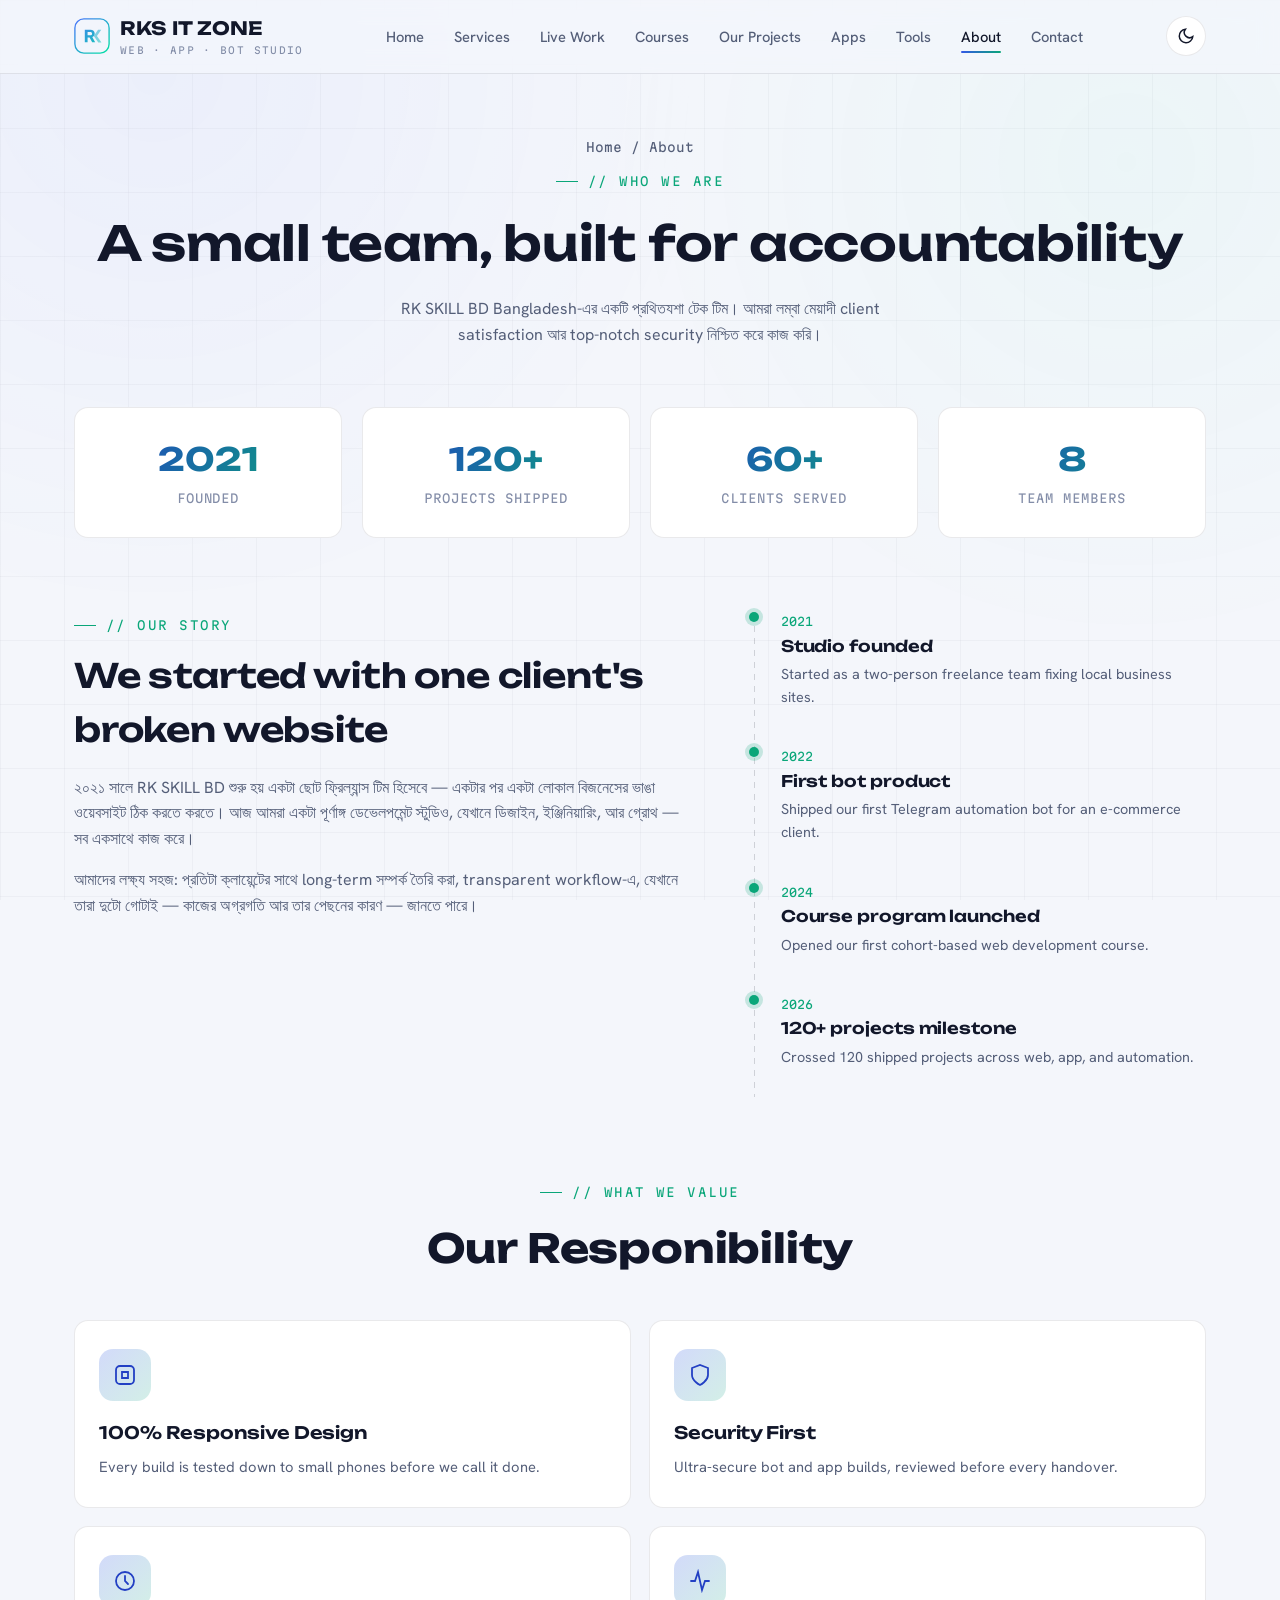
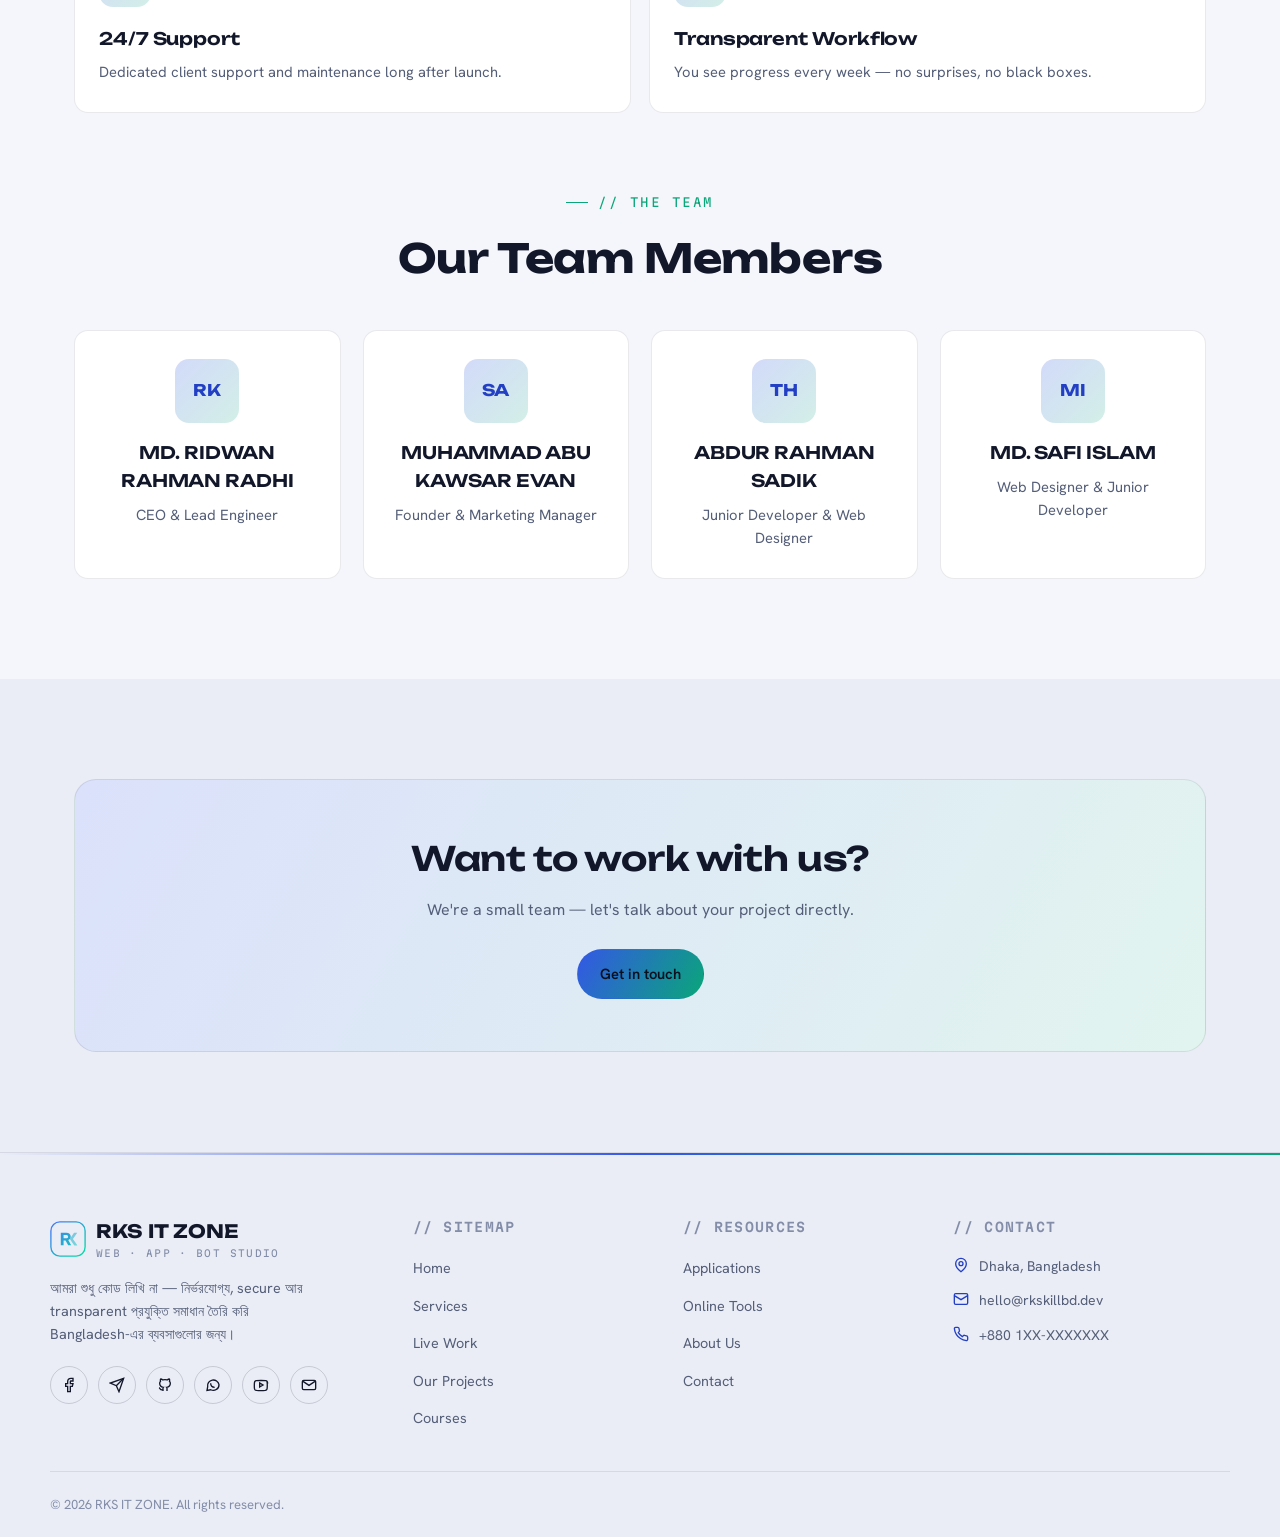
==== commit 8a503cd9: "Update about.html" ====
--- a/about.html
+++ b/about.html
@@ -3,7 +3,7 @@
 <head>
 <meta charset="UTF-8">
 <meta name="viewport" content="width=device-width, initial-scale=1.0">
-<title>About Us — RK SKILL BD</title>
+<title>About Us — RKS IT ZONE</title>
 <meta name="description" content="Learn about RK SKILL BD, a Bangladesh-based web, app, and bot development studio.">
 <link rel="icon" type="image/svg+xml" href="images/favicon.svg">
 <link rel="stylesheet" href="style.css">
@@ -14,7 +14,7 @@
   <div class="navbar container">
     <a href="index.html" class="brand">
       <img src="images/logo.svg" alt="RK SKILL BD logo" width="36" height="36">
-      <span>RK SKILL BD<small>Web · App · Bot Studio</small></span>
+      <span>RKS IT ZONE<small>Web · App · Bot Studio</small></span>
     </a>
     <nav class="nav-links" aria-label="Primary">
       <a href="index.html">Home</a>
@@ -71,7 +71,7 @@
 
     <div class="section-head" style="margin:0 auto 40px;text-align:center;align-items:center">
       <span class="eyebrow">// What We Value</span>
-      <h2>Ki ki niye amra kaj kori</h2>
+      <h2>Our Responibility</h2>
     </div>
     <div class="value-grid" style="margin-bottom:80px">
       <div class="card"><div class="icon-tile"><svg viewBox="0 0 24 24" fill="none" stroke="currentColor" stroke-width="1.8" stroke-linecap="round"><rect x="3" y="3" width="18" height="18" rx="4"/><path d="M9 9h6v6H9z"/></svg></div><h3>100% Responsive Design</h3><p>Every build is tested down to small phones before we call it done.</p></div>
@@ -82,24 +82,24 @@
 
     <div class="section-head" style="margin:0 auto 40px;text-align:center;align-items:center">
       <span class="eyebrow">// The Team</span>
-      <h2>Small, senior, hands-on</h2>
+      <h2>Our Team Members</h2>
     </div>
     <div class="grid grid-4">
       <div class="card" style="text-align:center">
         <div class="icon-tile" style="margin:0 auto 16px;width:64px;height:64px;font-family:var(--font-display);font-weight:700">RK</div>
-        <h3>Rafiul K.</h3><p>Founder &amp; Lead Engineer</p>
+        <h3>MD. RIDWAN RAHMAN RADHI</h3><p>CEO &amp; Lead Engineer</p>
       </div>
       <div class="card" style="text-align:center">
         <div class="icon-tile" style="margin:0 auto 16px;width:64px;height:64px;font-family:var(--font-display);font-weight:700">SA</div>
-        <h3>Sadia A.</h3><p>Product Designer</p>
+        <h3>MUHAMMAD ABU KAWSAR EVAN</h3><p>Founder &amp; Marketing Manager</p>
       </div>
       <div class="card" style="text-align:center">
         <div class="icon-tile" style="margin:0 auto 16px;width:64px;height:64px;font-family:var(--font-display);font-weight:700">TH</div>
-        <h3>Tanvir H.</h3><p>Mobile Developer</p>
+        <h3>ABDUR RAHMAN SADIK</h3><p>Junior Developer &amp; Web Designer </p>
       </div>
       <div class="card" style="text-align:center">
         <div class="icon-tile" style="margin:0 auto 16px;width:64px;height:64px;font-family:var(--font-display);font-weight:700">MI</div>
-        <h3>Mim I.</h3><p>Growth &amp; SEO</p>
+        <h3>MD. SAFI ISLAM</h3><p>Web Designer &amp; Junior Developer</p>
       </div>
     </div>
   </div>
@@ -123,7 +123,7 @@
     <div class="footer-brand">
       <a href="index.html" class="brand">
         <img src="images/logo.svg" alt="RK SKILL BD logo" width="36" height="36">
-        <span>RK SKILL BD<small>Web · App · Bot Studio</small></span>
+        <span>RKS IT ZONE<small>Web · App · Bot Studio</small></span>
       </a>
       <p>আমরা শুধু কোড লিখি না — নির্ভরযোগ্য, secure আর transparent প্রযুক্তি সমাধান তৈরি করি Bangladesh-এর ব্যবসাগুলোর জন্য।</p>
       <div class="footer-social">
@@ -164,8 +164,7 @@
     </div>
   </div>
   <div class="container footer-bottom">
-    <span>© <span class="js-year"></span> RK SKILL BD. All rights reserved.</span>
-    <span class="made mono">Coded in Bangladesh 🇧🇩</span>
+    <span>© <span class="js-year"></span> RKS IT ZONE. All rights reserved.</span>
   </div>
 </footer>
 
--- a/style.css
+++ b/style.css
@@ -184,8 +184,25 @@
 .section-head h2{ font-size:clamp(1.7rem, 3.4vw, 2.5rem); font-weight:700; }
 .section-head p{ color:var(--text-muted); font-size:1.02rem; max-width:60ch; }
 .section-top{ display:flex; align-items:flex-end; justify-content:space-between; gap:24px; flex-wrap:wrap; }
-.see-all{ font-family:var(--font-mono); font-size:.82rem; color:var(--primary-2); display:inline-flex; align-items:center; gap:6px; padding-bottom:6px; }
-.see-all:hover{ color:var(--accent); }
+.see-all{
+  font-family:var(--font-mono); font-size:.78rem; font-weight:600; letter-spacing:.02em;
+  color:var(--text); display:inline-flex; align-items:center; gap:10px;
+  padding:10px 8px 10px 18px; border-radius:999px; border:1px solid var(--border-strong);
+  background:var(--surface); position:relative; overflow:hidden; flex-shrink:0;
+  transition:border-color .25s ease, color .25s ease, background .25s ease, transform .25s ease, box-shadow .25s ease;
+}
+.see-all span{
+  display:inline-flex; align-items:center; justify-content:center; width:26px; height:26px;
+  border-radius:50%; background:linear-gradient(120deg,var(--primary),var(--accent)); color:#06101F;
+  transition:transform .3s cubic-bezier(.4,0,.2,1);
+}
+.see-all span svg{ width:13px; height:13px; }
+.see-all:hover{
+  color:var(--text); border-color:var(--primary-2); background:var(--surface-2);
+  transform:translateY(-2px); box-shadow:0 10px 26px -14px rgba(76,111,255,.5);
+}
+.see-all:hover span{ transform:translateX(3px); }
+.see-all:active{ transform:translateY(0); }
 
 /* trace: a vertical PCB-style connector placed at page level between sections */
 .trace{
@@ -417,12 +434,16 @@
 @media (max-width:760px){
   .nav-links{
     position:fixed; top:var(--header-h, 68px); left:0; right:0; background:var(--bg);
-    height:calc(100dvh - var(--header-h, 68px)); height:calc(100vh - var(--header-h, 68px));
+    /* 100vh first as a safe fallback, then 100dvh as a progressive
+       enhancement so the panel matches Android's real, address-bar-aware
+       viewport instead of the full (sometimes taller) static viewport. */
+    height:calc(100vh - var(--header-h, 68px)); height:calc(100dvh - var(--header-h, 68px));
     flex-direction:column; align-items:stretch; padding:20px 24px 40px; gap:4px; overflow-y:auto;
     -webkit-overflow-scrolling:touch;
-    transform:translateX(100%); transition:transform .3s ease; z-index:99;
+    transform:translateX(100%); transition:transform .3s ease, visibility 0s linear .3s; z-index:99;
+    visibility:hidden;
   }
-  .nav-links.open{ transform:translateX(0); }
+  .nav-links.open{ transform:translateX(0); visibility:visible; transition:transform .3s ease; }
   .nav-links a{ padding:14px 16px; font-size:1rem; border-bottom:1px solid var(--border); border-radius:0; }
   .nav-burger{ display:flex; flex-shrink:0; }
   .grid-2, .grid-3, .grid-4{ grid-template-columns:1fr; }
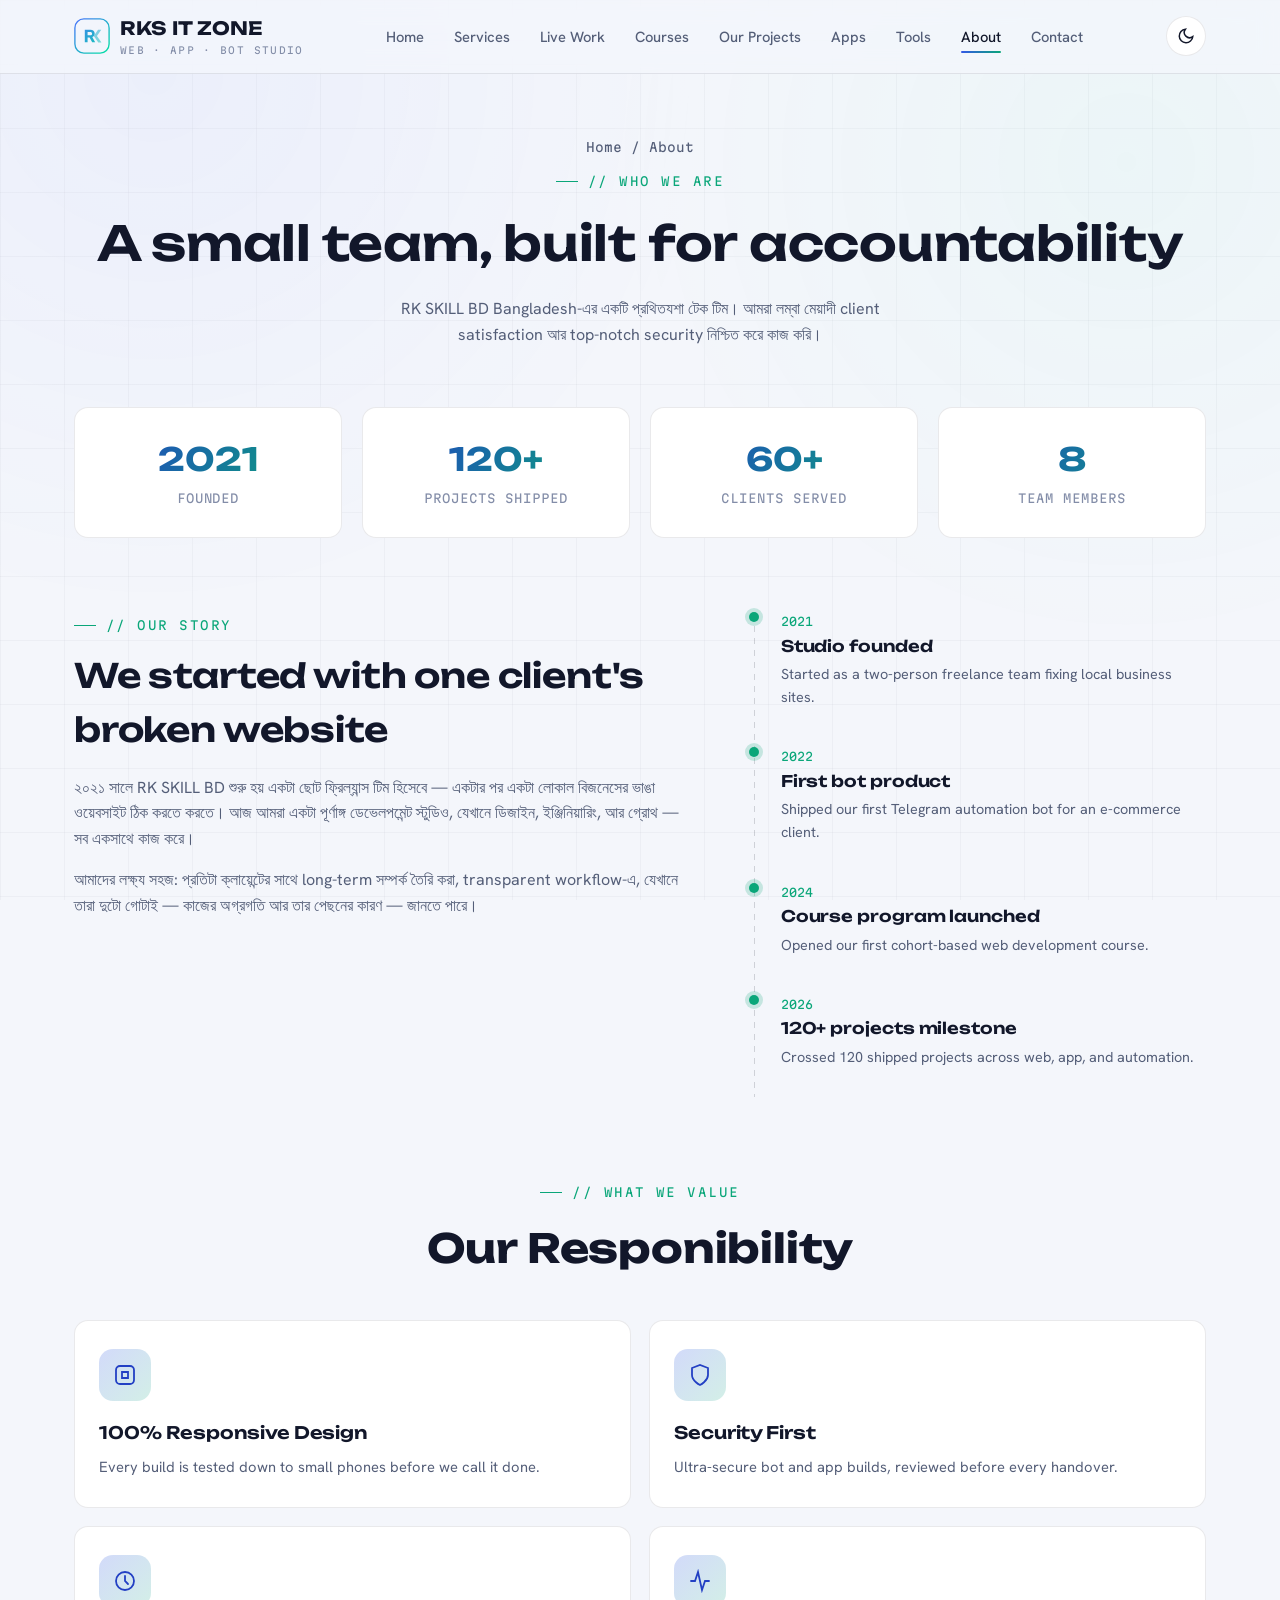
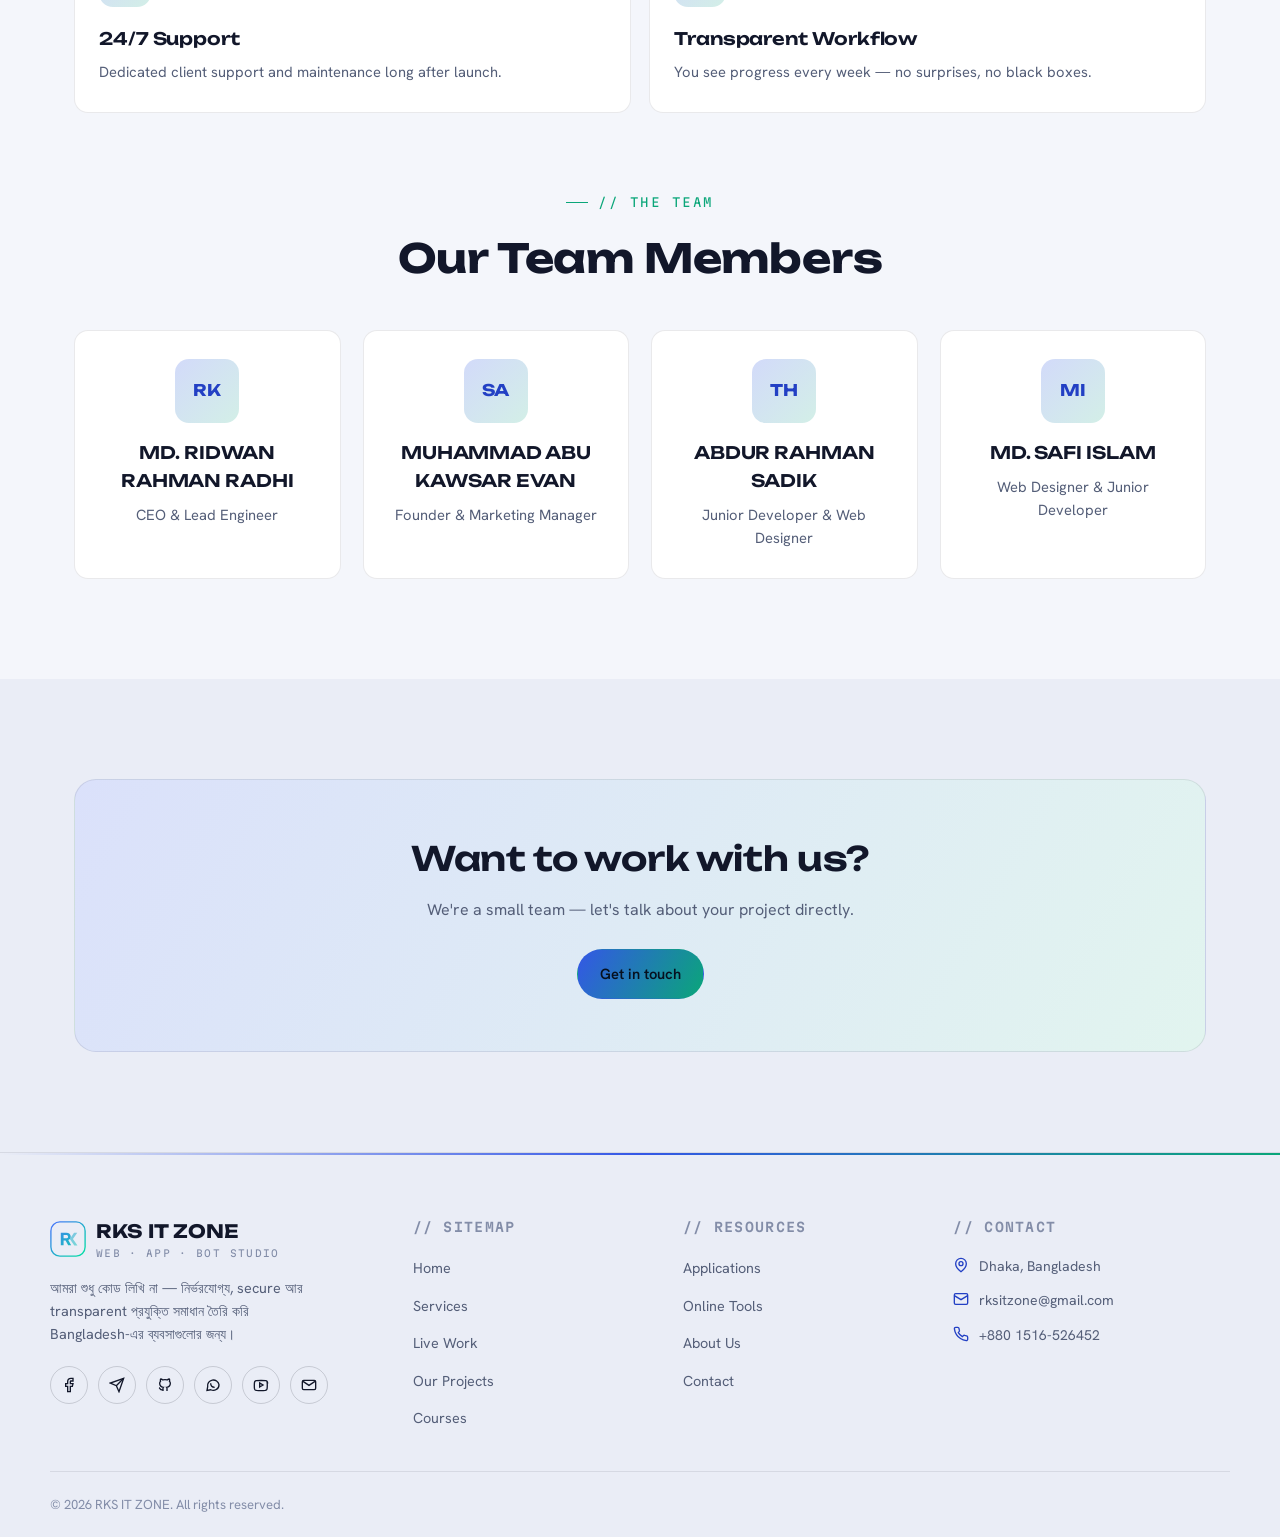
==== commit 24abfb80: "Update about.html" ====
--- a/about.html
+++ b/about.html
@@ -158,8 +158,8 @@
       <h4>// Contact</h4>
       <ul class="footer-contact">
         <li><svg viewBox="0 0 24 24" fill="none" stroke="currentColor" stroke-width="2"><path d="M20 10c0 6-8 12-8 12s-8-6-8-12a8 8 0 0 1 16 0Z"/><circle cx="12" cy="10" r="3"/></svg>Dhaka, Bangladesh</li>
-        <li><svg viewBox="0 0 24 24" fill="none" stroke="currentColor" stroke-width="2"><rect x="2" y="4" width="20" height="16" rx="2"/><path d="m2 7 10 6 10-6"/></svg>hello@rkskillbd.dev</li>
-        <li><svg viewBox="0 0 24 24" fill="none" stroke="currentColor" stroke-width="2"><path d="M22 16.9v3a2 2 0 0 1-2.2 2 19.8 19.8 0 0 1-8.6-3.1 19.5 19.5 0 0 1-6-6A19.8 19.8 0 0 1 2.1 4.2 2 2 0 0 1 4 2h3a2 2 0 0 1 2 1.7c.1.9.3 1.8.6 2.7a2 2 0 0 1-.4 2.1L8 9.9a16 16 0 0 0 6 6l1.4-1.4a2 2 0 0 1 2.1-.4c.9.3 1.8.5 2.7.6a2 2 0 0 1 1.8 2Z"/></svg>+880 1XX-XXXXXXX</li>
+        <li><svg viewBox="0 0 24 24" fill="none" stroke="currentColor" stroke-width="2"><rect x="2" y="4" width="20" height="16" rx="2"/><path d="m2 7 10 6 10-6"/></svg>rksitzone@gmail.com</li>
+        <li><svg viewBox="0 0 24 24" fill="none" stroke="currentColor" stroke-width="2"><path d="M22 16.9v3a2 2 0 0 1-2.2 2 19.8 19.8 0 0 1-8.6-3.1 19.5 19.5 0 0 1-6-6A19.8 19.8 0 0 1 2.1 4.2 2 2 0 0 1 4 2h3a2 2 0 0 1 2 1.7c.1.9.3 1.8.6 2.7a2 2 0 0 1-.4 2.1L8 9.9a16 16 0 0 0 6 6l1.4-1.4a2 2 0 0 1 2.1-.4c.9.3 1.8.5 2.7.6a2 2 0 0 1 1.8 2Z"/></svg>+880 1516-526452</li>
       </ul>
     </div>
   </div>
